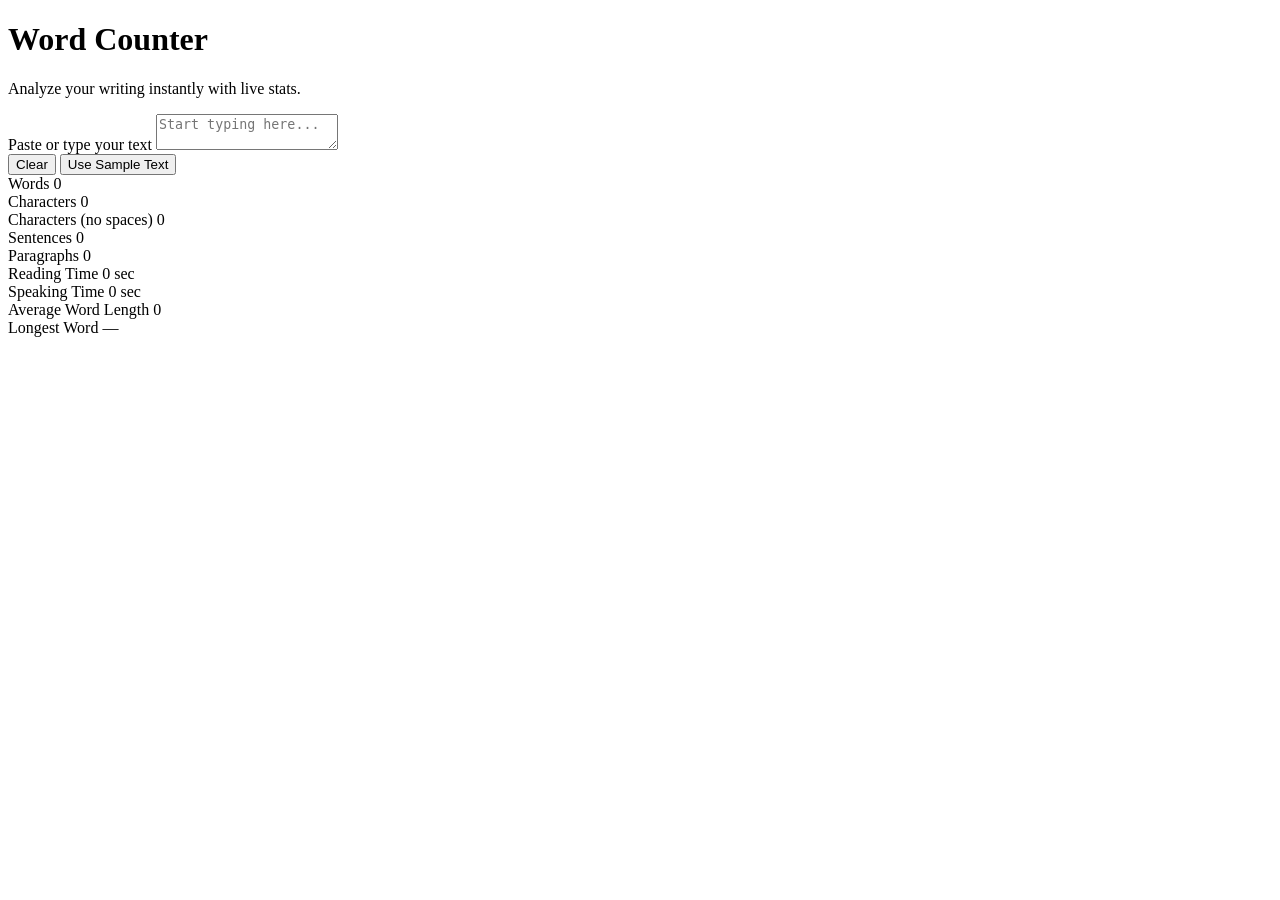
==== index.html @ 56709ec9 "Create index.html" ====
<!DOCTYPE html>
<html lang="en">
<head>
  <meta charset="UTF-8" />
  <meta name="viewport" content="width=device-width, initial-scale=1.0" />
  <title>Word Counter</title>
  <link rel="stylesheet" href="style.css" />
</head>
<body>
  <div class="app">
    <header class="hero">
      <h1>Word Counter</h1>
      <p>Analyze your writing instantly with live stats.</p>
    </header>

    <main class="tool">
      <section class="editor-card">
        <label for="textInput" class="label">Paste or type your text</label>
        <textarea
          id="textInput"
          placeholder="Start typing here..."
        ></textarea>

        <div class="actions">
          <button id="clearBtn">Clear</button>
          <button id="sampleBtn">Use Sample Text</button>
        </div>
      </section>

      <section class="stats-grid">
        <div class="stat-card">
          <span class="stat-label">Words</span>
          <span class="stat-value" id="wordCount">0</span>
        </div>

        <div class="stat-card">
          <span class="stat-label">Characters</span>
          <span class="stat-value" id="charCount">0</span>
        </div>

        <div class="stat-card">
          <span class="stat-label">Characters (no spaces)</span>
          <span class="stat-value" id="charNoSpaces">0</span>
        </div>

        <div class="stat-card">
          <span class="stat-label">Sentences</span>
          <span class="stat-value" id="sentenceCount">0</span>
        </div>

        <div class="stat-card">
          <span class="stat-label">Paragraphs</span>
          <span class="stat-value" id="paragraphCount">0</span>
        </div>

        <div class="stat-card">
          <span class="stat-label">Reading Time</span>
          <span class="stat-value" id="readingTime">0 sec</span>
        </div>

        <div class="stat-card">
          <span class="stat-label">Speaking Time</span>
          <span class="stat-value" id="speakingTime">0 sec</span>
        </div>

        <div class="stat-card">
          <span class="stat-label">Average Word Length</span>
          <span class="stat-value" id="avgWordLength">0</span>
        </div>

        <div class="stat-card full-width">
          <span class="stat-label">Longest Word</span>
          <span class="stat-value small" id="longestWord">—</span>
        </div>
      </section>
    </main>
  </div>

  <script src="script.js"></script>
</body>
</html>
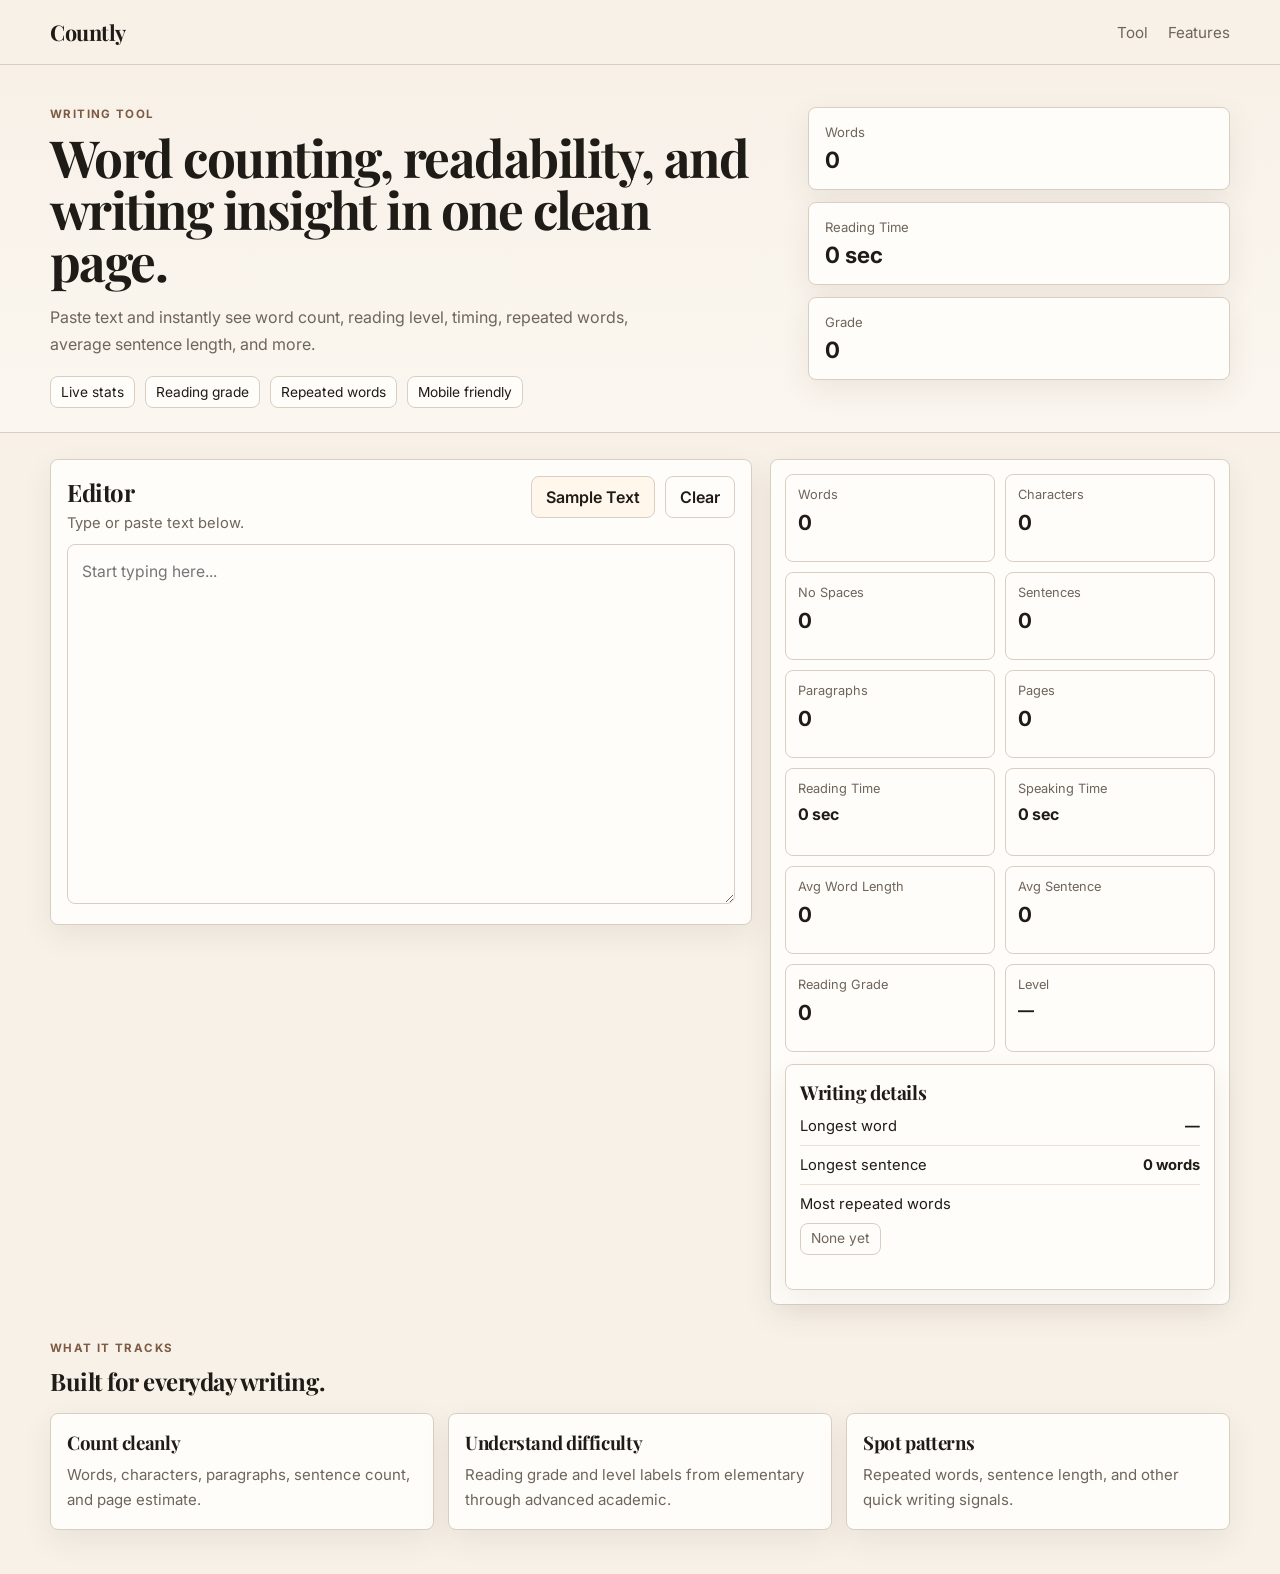
==== commit b868600a: "Update index.html" ====
--- a/index.html
+++ b/index.html
@@ -3,78 +3,185 @@
 <head>
   <meta charset="UTF-8" />
   <meta name="viewport" content="width=device-width, initial-scale=1.0" />
-  <title>Word Counter</title>
+  <title>Countly Text | Clean Writing Stats</title>
+  <meta
+    name="description"
+    content="A clean word counter with reading time, speaking time, grade level, repeated words, and readability stats."
+  />
+  <link rel="preconnect" href="https://fonts.googleapis.com" />
+  <link rel="preconnect" href="https://fonts.gstatic.com" crossorigin />
+  <link
+    href="https://fonts.googleapis.com/css2?family=Inter:wght@400;500;600;700&family=Playfair+Display:wght@600;700&display=swap"
+    rel="stylesheet"
+  />
   <link rel="stylesheet" href="style.css" />
 </head>
 <body>
-  <div class="app">
-    <header class="hero">
-      <h1>Word Counter</h1>
-      <p>Analyze your writing instantly with live stats.</p>
-    </header>
+  <header class="site-header">
+    <div class="container nav">
+      <div class="brand">Countly</div>
+      <nav class="nav-links">
+        <a href="#tool">Tool</a>
+        <a href="#features">Features</a>
+      </nav>
+    </div>
+  </header>
 
-    <main class="tool">
-      <section class="editor-card">
-        <label for="textInput" class="label">Paste or type your text</label>
-        <textarea
-          id="textInput"
-          placeholder="Start typing here..."
-        ></textarea>
+  <main>
+    <section class="hero">
+      <div class="container hero-grid">
+        <div class="hero-copy">
+          <p class="eyebrow">Writing tool</p>
+          <h1>Word counting, readability, and writing insight in one clean page.</h1>
+          <p class="hero-text">
+            Paste text and instantly see word count, reading level, timing, repeated words,
+            average sentence length, and more.
+          </p>
 
-        <div class="actions">
-          <button id="clearBtn">Clear</button>
-          <button id="sampleBtn">Use Sample Text</button>
-        </div>
-      </section>
-
-      <section class="stats-grid">
-        <div class="stat-card">
-          <span class="stat-label">Words</span>
-          <span class="stat-value" id="wordCount">0</span>
+          <div class="hero-pills">
+            <span>Live stats</span>
+            <span>Reading grade</span>
+            <span>Repeated words</span>
+            <span>Mobile friendly</span>
+          </div>
         </div>
 
-        <div class="stat-card">
-          <span class="stat-label">Characters</span>
-          <span class="stat-value" id="charCount">0</span>
+        <div class="hero-card">
+          <div class="mini-stat">
+            <span>Words</span>
+            <strong id="heroWords">0</strong>
+          </div>
+          <div class="mini-stat">
+            <span>Reading Time</span>
+            <strong id="heroReading">0 sec</strong>
+          </div>
+          <div class="mini-stat">
+            <span>Grade</span>
+            <strong id="heroGrade">0</strong>
+          </div>
+        </div>
+      </div>
+    </section>
+
+    <section id="tool" class="tool-section">
+      <div class="container tool-layout">
+        <section class="editor-panel">
+          <div class="panel-top">
+            <div>
+              <h2>Editor</h2>
+              <p>Type or paste text below.</p>
+            </div>
+
+            <div class="editor-actions">
+              <button id="sampleBtn" type="button">Sample Text</button>
+              <button id="clearBtn" type="button" class="ghost">Clear</button>
+            </div>
+          </div>
+
+          <textarea
+            id="textInput"
+            placeholder="Start typing here..."
+            aria-label="Text input"
+          ></textarea>
+        </section>
+
+        <aside class="stats-panel">
+          <div class="stats-grid">
+            <div class="stat-card">
+              <span class="label">Words</span>
+              <span class="value" id="wordCount">0</span>
+            </div>
+            <div class="stat-card">
+              <span class="label">Characters</span>
+              <span class="value" id="charCount">0</span>
+            </div>
+            <div class="stat-card">
+              <span class="label">No Spaces</span>
+              <span class="value" id="charNoSpaces">0</span>
+            </div>
+            <div class="stat-card">
+              <span class="label">Sentences</span>
+              <span class="value" id="sentenceCount">0</span>
+            </div>
+            <div class="stat-card">
+              <span class="label">Paragraphs</span>
+              <span class="value" id="paragraphCount">0</span>
+            </div>
+            <div class="stat-card">
+              <span class="label">Pages</span>
+              <span class="value" id="pageCount">0</span>
+            </div>
+            <div class="stat-card">
+              <span class="label">Reading Time</span>
+              <span class="value small" id="readingTime">0 sec</span>
+            </div>
+            <div class="stat-card">
+              <span class="label">Speaking Time</span>
+              <span class="value small" id="speakingTime">0 sec</span>
+            </div>
+            <div class="stat-card">
+              <span class="label">Avg Word Length</span>
+              <span class="value" id="avgWordLength">0</span>
+            </div>
+            <div class="stat-card">
+              <span class="label">Avg Sentence</span>
+              <span class="value" id="avgSentenceLength">0</span>
+            </div>
+            <div class="stat-card">
+              <span class="label">Reading Grade</span>
+              <span class="value" id="readingGrade">0</span>
+            </div>
+            <div class="stat-card">
+              <span class="label">Level</span>
+              <span class="value small" id="difficultyLevel">—</span>
+            </div>
+          </div>
+
+          <div class="detail-box">
+            <h3>Writing details</h3>
+            <div class="detail-row">
+              <span>Longest word</span>
+              <strong id="longestWord">—</strong>
+            </div>
+            <div class="detail-row">
+              <span>Longest sentence</span>
+              <strong id="longestSentenceWords">0 words</strong>
+            </div>
+            <div class="detail-row multi">
+              <span>Most repeated words</span>
+              <div id="repeatedWords" class="chips">
+                <span class="chip muted">None yet</span>
+              </div>
+            </div>
+          </div>
+        </aside>
+      </div>
+    </section>
+
+    <section id="features" class="features">
+      <div class="container">
+        <div class="section-heading">
+          <p class="eyebrow">What it tracks</p>
+          <h2>Built for everyday writing.</h2>
         </div>
 
-        <div class="stat-card">
-          <span class="stat-label">Characters (no spaces)</span>
-          <span class="stat-value" id="charNoSpaces">0</span>
+        <div class="feature-grid">
+          <article class="feature-card">
+            <h3>Count cleanly</h3>
+            <p>Words, characters, paragraphs, sentence count, and page estimate.</p>
+          </article>
+          <article class="feature-card">
+            <h3>Understand difficulty</h3>
+            <p>Reading grade and level labels from elementary through advanced academic.</p>
+          </article>
+          <article class="feature-card">
+            <h3>Spot patterns</h3>
+            <p>Repeated words, sentence length, and other quick writing signals.</p>
+          </article>
         </div>
-
-        <div class="stat-card">
-          <span class="stat-label">Sentences</span>
-          <span class="stat-value" id="sentenceCount">0</span>
-        </div>
-
-        <div class="stat-card">
-          <span class="stat-label">Paragraphs</span>
-          <span class="stat-value" id="paragraphCount">0</span>
-        </div>
-
-        <div class="stat-card">
-          <span class="stat-label">Reading Time</span>
-          <span class="stat-value" id="readingTime">0 sec</span>
-        </div>
-
-        <div class="stat-card">
-          <span class="stat-label">Speaking Time</span>
-          <span class="stat-value" id="speakingTime">0 sec</span>
-        </div>
-
-        <div class="stat-card">
-          <span class="stat-label">Average Word Length</span>
-          <span class="stat-value" id="avgWordLength">0</span>
-        </div>
-
-        <div class="stat-card full-width">
-          <span class="stat-label">Longest Word</span>
-          <span class="stat-value small" id="longestWord">—</span>
-        </div>
-      </section>
-    </main>
-  </div>
+      </div>
+    </section>
+  </main>
 
   <script src="script.js"></script>
 </body>
--- a/style.css
+++ b/style.css
@@ -0,0 +1,401 @@
+* {
+  box-sizing: border-box;
+}
+
+:root {
+  --bg: #f7f1e8;
+  --bg-soft: #fbf6ef;
+  --panel: #fffdf9;
+  --border: #d8cfc2;
+  --text: #1f1c17;
+  --muted: #6e655b;
+  --accent: #7c5a43;
+  --accent-soft: #efe3d4;
+  --shadow: 0 10px 30px rgba(73, 54, 37, 0.08);
+  --square: 8px;
+}
+
+html {
+  scroll-behavior: smooth;
+}
+
+body {
+  margin: 0;
+  background: var(--bg);
+  color: var(--text);
+  font-family: "Inter", sans-serif;
+}
+
+a {
+  color: inherit;
+  text-decoration: none;
+}
+
+.container {
+  width: min(1180px, calc(100% - 32px));
+  margin: 0 auto;
+}
+
+.site-header {
+  background: var(--bg);
+  border-bottom: 1px solid var(--border);
+}
+
+.nav {
+  min-height: 64px;
+  display: flex;
+  align-items: center;
+  justify-content: space-between;
+}
+
+.brand {
+  font-family: "Playfair Display", serif;
+  font-size: 1.35rem;
+  font-weight: 700;
+  letter-spacing: -0.02em;
+}
+
+.nav-links {
+  display: flex;
+  gap: 20px;
+  color: var(--muted);
+  font-size: 0.95rem;
+}
+
+.hero {
+  padding: 42px 0 24px;
+  background: linear-gradient(to bottom, var(--bg), var(--bg-soft));
+  border-bottom: 1px solid var(--border);
+}
+
+.hero-grid {
+  display: grid;
+  grid-template-columns: 1.4fr 0.8fr;
+  gap: 20px;
+  align-items: start;
+}
+
+.eyebrow {
+  margin: 0 0 10px;
+  color: var(--accent);
+  text-transform: uppercase;
+  letter-spacing: 0.12em;
+  font-size: 0.72rem;
+  font-weight: 700;
+}
+
+.hero-copy h1 {
+  margin: 0;
+  font-family: "Playfair Display", serif;
+  font-size: clamp(2rem, 4vw, 3.3rem);
+  line-height: 1.02;
+  letter-spacing: -0.03em;
+  max-width: 700px;
+}
+
+.hero-text {
+  margin: 16px 0 0;
+  max-width: 620px;
+  color: var(--muted);
+  font-size: 1rem;
+  line-height: 1.7;
+}
+
+.hero-pills {
+  display: flex;
+  flex-wrap: wrap;
+  gap: 10px;
+  margin-top: 18px;
+}
+
+.hero-pills span,
+.chip {
+  display: inline-flex;
+  align-items: center;
+  min-height: 32px;
+  padding: 6px 10px;
+  border: 1px solid var(--border);
+  background: var(--panel);
+  border-radius: var(--square);
+  font-size: 0.86rem;
+}
+
+.hero-card {
+  display: grid;
+  gap: 12px;
+}
+
+.mini-stat {
+  background: var(--panel);
+  border: 1px solid var(--border);
+  border-radius: var(--square);
+  box-shadow: var(--shadow);
+  padding: 16px;
+}
+
+.mini-stat span {
+  display: block;
+  color: var(--muted);
+  font-size: 0.82rem;
+  margin-bottom: 6px;
+}
+
+.mini-stat strong {
+  font-size: 1.4rem;
+  font-weight: 700;
+}
+
+.tool-section {
+  padding: 26px 0;
+}
+
+.tool-layout {
+  display: grid;
+  grid-template-columns: 1.45fr 0.95fr;
+  gap: 18px;
+  align-items: start;
+}
+
+.editor-panel,
+.stats-panel,
+.feature-card,
+.detail-box {
+  background: var(--panel);
+  border: 1px solid var(--border);
+  border-radius: var(--square);
+  box-shadow: var(--shadow);
+}
+
+.editor-panel {
+  padding: 16px;
+}
+
+.panel-top {
+  display: flex;
+  justify-content: space-between;
+  align-items: flex-start;
+  gap: 14px;
+  margin-bottom: 12px;
+}
+
+.panel-top h2,
+.section-heading h2,
+.detail-box h3,
+.feature-card h3 {
+  margin: 0;
+  font-family: "Playfair Display", serif;
+  letter-spacing: -0.02em;
+}
+
+.panel-top p {
+  margin: 6px 0 0;
+  color: var(--muted);
+  font-size: 0.92rem;
+}
+
+.editor-actions {
+  display: flex;
+  gap: 10px;
+  flex-wrap: wrap;
+}
+
+button {
+  border: 1px solid var(--border);
+  background: #fff7ec;
+  color: var(--text);
+  border-radius: var(--square);
+  padding: 10px 14px;
+  font: inherit;
+  font-weight: 600;
+  cursor: pointer;
+}
+
+button.ghost {
+  background: var(--panel);
+}
+
+button:hover {
+  background: var(--accent-soft);
+}
+
+textarea {
+  width: 100%;
+  min-height: 360px;
+  resize: vertical;
+  border: 1px solid var(--border);
+  border-radius: var(--square);
+  background: #fffdfa;
+  color: var(--text);
+  padding: 14px;
+  font: inherit;
+  font-size: 0.98rem;
+  line-height: 1.7;
+  outline: none;
+}
+
+textarea:focus {
+  border-color: var(--accent);
+}
+
+.stats-panel {
+  padding: 14px;
+}
+
+.stats-grid {
+  display: grid;
+  grid-template-columns: repeat(2, minmax(0, 1fr));
+  gap: 10px;
+}
+
+.stat-card {
+  border: 1px solid var(--border);
+  background: #fffdfa;
+  border-radius: var(--square);
+  padding: 12px;
+  min-height: 88px;
+}
+
+.label {
+  display: block;
+  color: var(--muted);
+  font-size: 0.8rem;
+  margin-bottom: 8px;
+}
+
+.value {
+  font-size: 1.3rem;
+  font-weight: 700;
+  letter-spacing: -0.02em;
+}
+
+.value.small {
+  font-size: 1rem;
+}
+
+.detail-box {
+  margin-top: 12px;
+  padding: 14px;
+}
+
+.detail-box h3 {
+  font-size: 1.2rem;
+  margin-bottom: 12px;
+}
+
+.detail-row {
+  display: flex;
+  justify-content: space-between;
+  gap: 14px;
+  padding: 10px 0;
+  border-top: 1px solid #ece1d4;
+  font-size: 0.92rem;
+}
+
+.detail-row:first-of-type {
+  border-top: none;
+  padding-top: 0;
+}
+
+.detail-row.multi {
+  display: block;
+}
+
+.detail-row.multi span {
+  display: block;
+  margin-bottom: 10px;
+}
+
+.chips {
+  display: flex;
+  flex-wrap: wrap;
+  gap: 8px;
+}
+
+.chip.muted {
+  color: var(--muted);
+}
+
+.features {
+  padding: 10px 0 44px;
+}
+
+.section-heading {
+  margin-bottom: 16px;
+}
+
+.feature-grid {
+  display: grid;
+  grid-template-columns: repeat(3, minmax(0, 1fr));
+  gap: 14px;
+}
+
+.feature-card {
+  padding: 16px;
+}
+
+.feature-card p {
+  margin: 8px 0 0;
+  color: var(--muted);
+  line-height: 1.65;
+  font-size: 0.94rem;
+}
+
+@media (max-width: 980px) {
+  .hero-grid,
+  .tool-layout,
+  .feature-grid {
+    grid-template-columns: 1fr;
+  }
+
+  .hero-card {
+    grid-template-columns: repeat(3, minmax(0, 1fr));
+  }
+
+  textarea {
+    min-height: 300px;
+  }
+}
+
+@media (max-width: 640px) {
+  .container {
+    width: min(100% - 20px, 1180px);
+  }
+
+  .nav {
+    min-height: 58px;
+  }
+
+  .nav-links {
+    gap: 14px;
+    font-size: 0.88rem;
+  }
+
+  .hero {
+    padding-top: 28px;
+  }
+
+  .hero-card,
+  .stats-grid {
+    grid-template-columns: 1fr;
+  }
+
+  .panel-top {
+    flex-direction: column;
+  }
+
+  .editor-actions {
+    width: 100%;
+  }
+
+  .editor-actions button {
+    flex: 1 1 auto;
+  }
+
+  textarea {
+    min-height: 240px;
+  }
+
+  .value {
+    font-size: 1.2rem;
+  }
+}
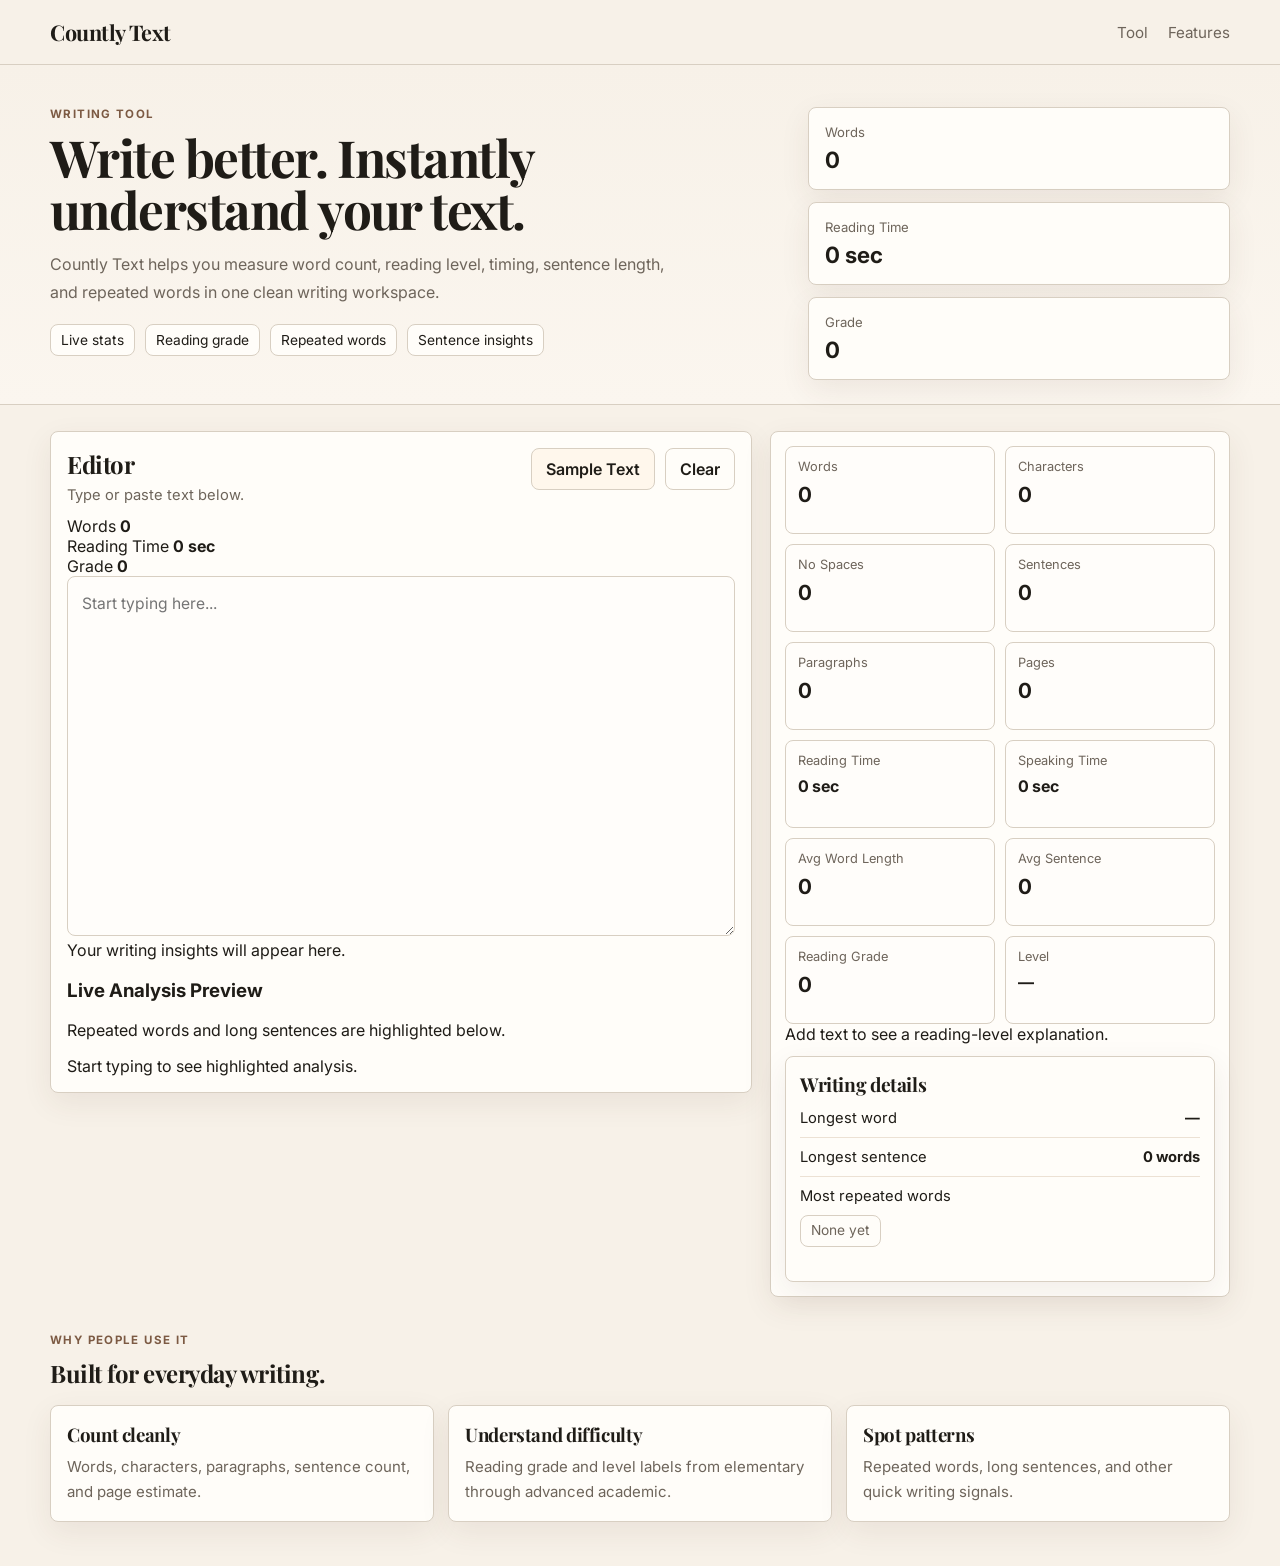
==== commit 537b41d5: "Update index.html" ====
--- a/index.html
+++ b/index.html
@@ -19,7 +19,7 @@
 <body>
   <header class="site-header">
     <div class="container nav">
-      <div class="brand">Countly</div>
+      <div class="brand">Countly Text</div>
       <nav class="nav-links">
         <a href="#tool">Tool</a>
         <a href="#features">Features</a>
@@ -32,17 +32,17 @@
       <div class="container hero-grid">
         <div class="hero-copy">
           <p class="eyebrow">Writing tool</p>
-          <h1>Word counting, readability, and writing insight in one clean page.</h1>
+          <h1>Write better. Instantly understand your text.</h1>
           <p class="hero-text">
-            Paste text and instantly see word count, reading level, timing, repeated words,
-            average sentence length, and more.
+            Countly Text helps you measure word count, reading level, timing, sentence length,
+            and repeated words in one clean writing workspace.
           </p>
 
           <div class="hero-pills">
             <span>Live stats</span>
             <span>Reading grade</span>
             <span>Repeated words</span>
-            <span>Mobile friendly</span>
+            <span>Sentence insights</span>
           </div>
         </div>
 
@@ -78,11 +78,40 @@
             </div>
           </div>
 
+          <div class="quick-stats">
+            <div class="quick-stat">
+              <span>Words</span>
+              <strong id="quickWords">0</strong>
+            </div>
+            <div class="quick-stat">
+              <span>Reading Time</span>
+              <strong id="quickReading">0 sec</strong>
+            </div>
+            <div class="quick-stat">
+              <span>Grade</span>
+              <strong id="quickGrade">0</strong>
+            </div>
+          </div>
+
           <textarea
             id="textInput"
             placeholder="Start typing here..."
             aria-label="Text input"
           ></textarea>
+
+          <div id="feedbackLine" class="feedback-line">
+            Your writing insights will appear here.
+          </div>
+
+          <div class="analysis-preview-wrap">
+            <div class="analysis-preview-head">
+              <h3>Live Analysis Preview</h3>
+              <p>Repeated words and long sentences are highlighted below.</p>
+            </div>
+            <div id="analysisPreview" class="analysis-preview">
+              Start typing to see highlighted analysis.
+            </div>
+          </div>
         </section>
 
         <aside class="stats-panel">
@@ -135,6 +164,10 @@
               <span class="label">Level</span>
               <span class="value small" id="difficultyLevel">—</span>
             </div>
+          </div>
+
+          <div class="grade-note" id="gradeExplanation">
+            Add text to see a reading-level explanation.
           </div>
 
           <div class="detail-box">
@@ -161,7 +194,7 @@
     <section id="features" class="features">
       <div class="container">
         <div class="section-heading">
-          <p class="eyebrow">What it tracks</p>
+          <p class="eyebrow">Why people use it</p>
           <h2>Built for everyday writing.</h2>
         </div>
 
@@ -176,7 +209,7 @@
           </article>
           <article class="feature-card">
             <h3>Spot patterns</h3>
-            <p>Repeated words, sentence length, and other quick writing signals.</p>
+            <p>Repeated words, long sentences, and other quick writing signals.</p>
           </article>
         </div>
       </div>
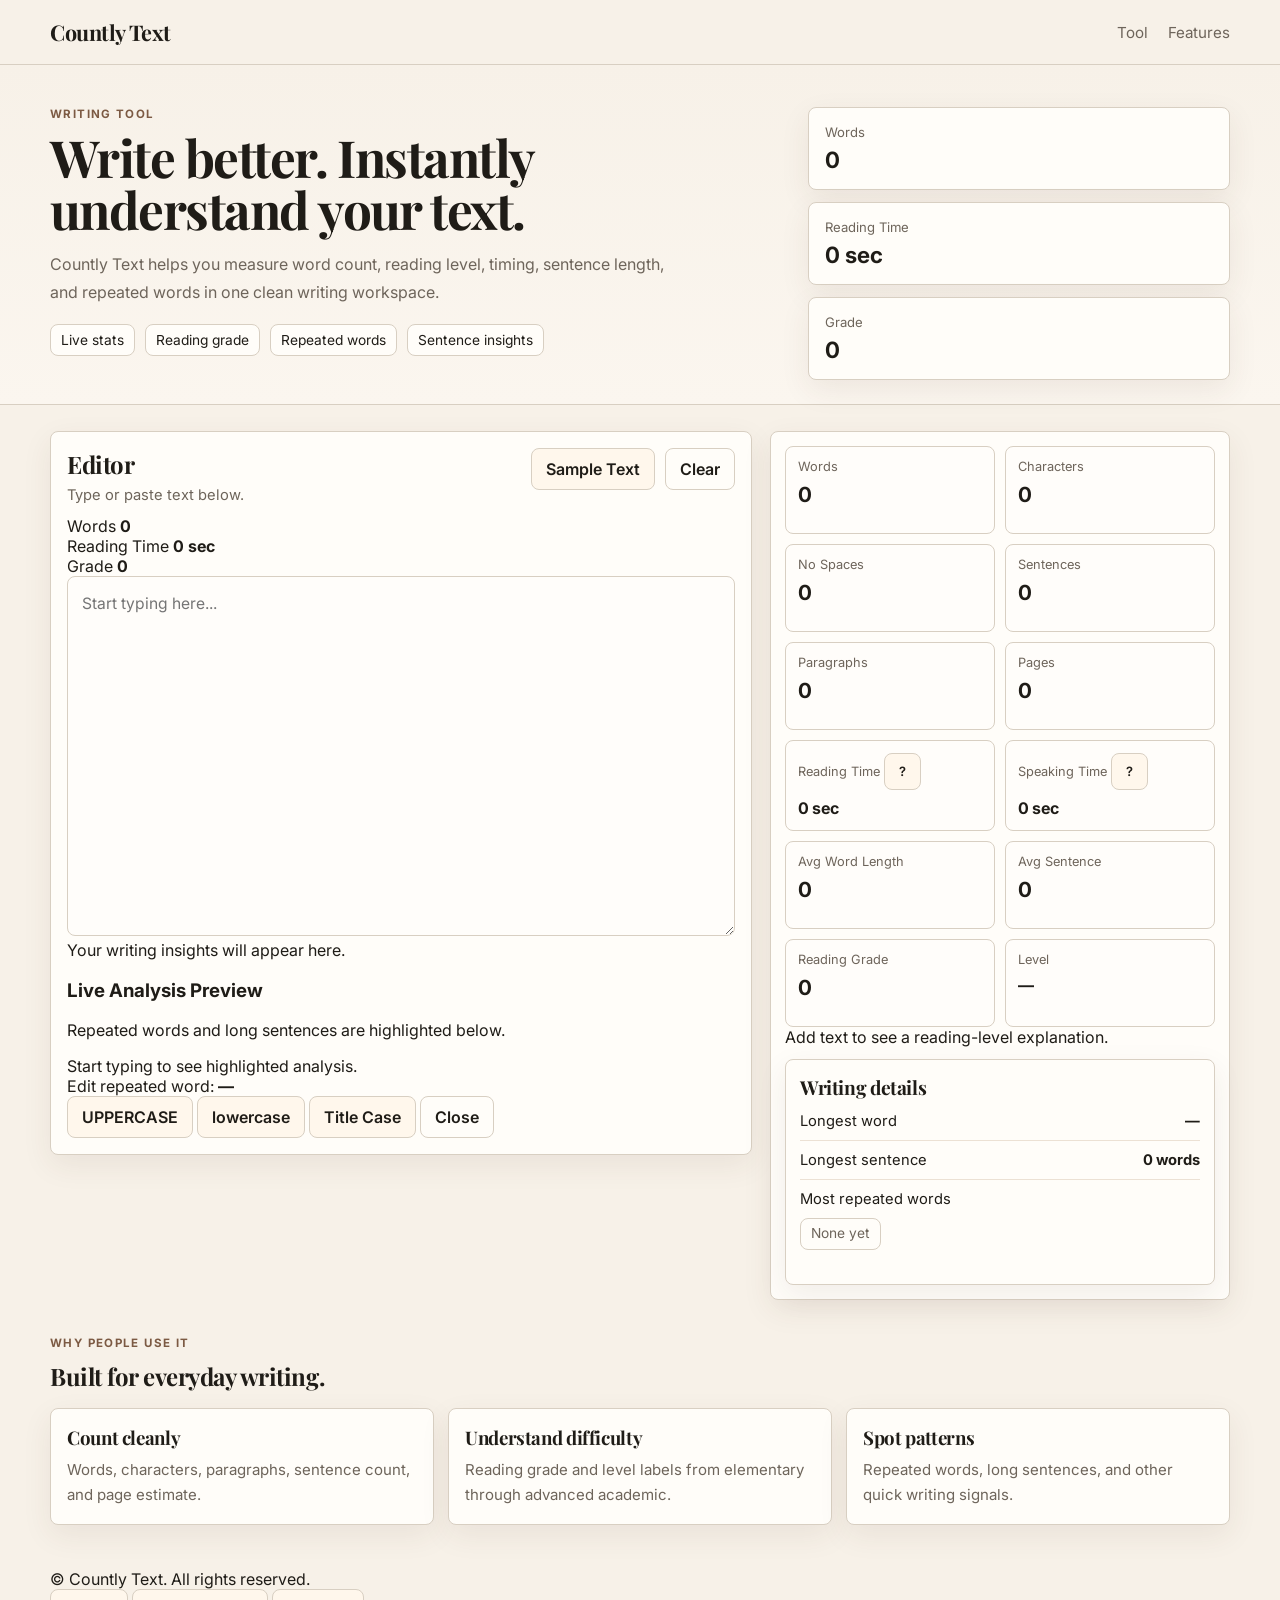
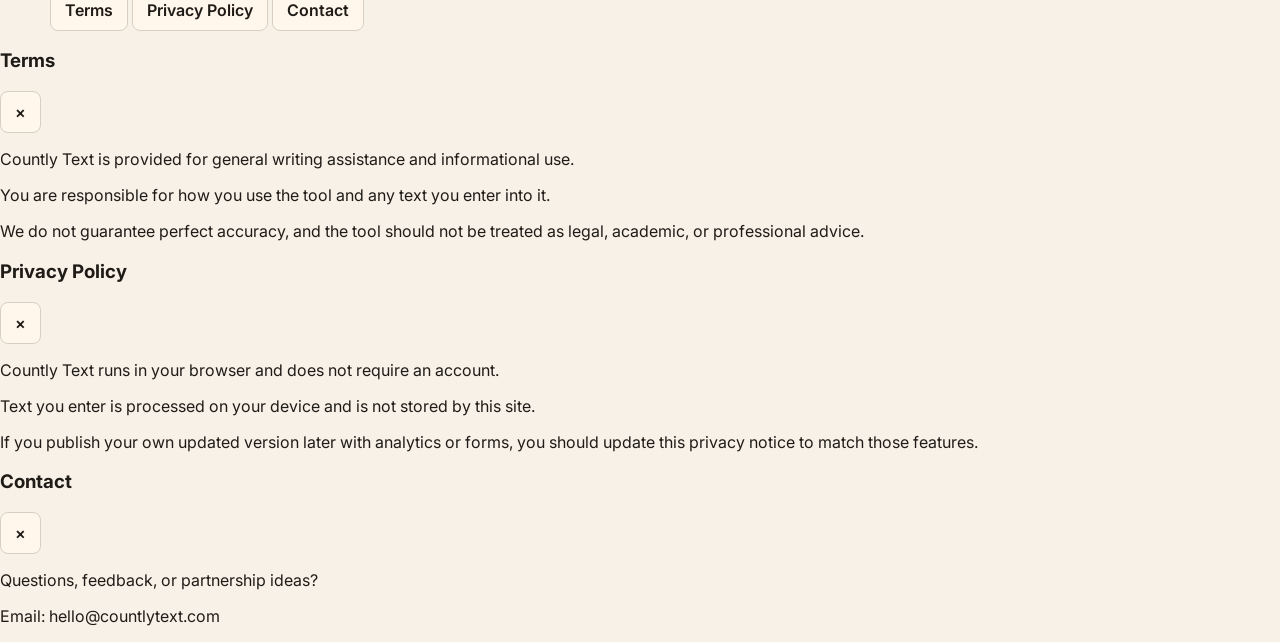
==== commit dcc9785b: "Update index.html" ====
--- a/index.html
+++ b/index.html
@@ -111,6 +111,18 @@
             <div id="analysisPreview" class="analysis-preview">
               Start typing to see highlighted analysis.
             </div>
+
+            <div id="wordCaseMenu" class="word-case-menu hidden" aria-hidden="true">
+              <div class="word-case-title">
+                Edit repeated word: <strong id="wordCaseTarget">—</strong>
+              </div>
+              <div class="word-case-actions">
+                <button type="button" id="toUpperBtn">UPPERCASE</button>
+                <button type="button" id="toLowerBtn">lowercase</button>
+                <button type="button" id="toTitleBtn">Title Case</button>
+                <button type="button" id="closeCaseMenuBtn" class="ghost">Close</button>
+              </div>
+            </div>
           </div>
         </section>
 
@@ -141,11 +153,27 @@
               <span class="value" id="pageCount">0</span>
             </div>
             <div class="stat-card">
-              <span class="label">Reading Time</span>
+              <span class="label label-with-help">
+                Reading Time
+                <button
+                  type="button"
+                  class="help-trigger"
+                  aria-label="What is reading time?"
+                  data-tooltip="Estimated time to read this text silently at an average pace of about 200 words per minute."
+                >?</button>
+              </span>
               <span class="value small" id="readingTime">0 sec</span>
             </div>
             <div class="stat-card">
-              <span class="label">Speaking Time</span>
+              <span class="label label-with-help">
+                Speaking Time
+                <button
+                  type="button"
+                  class="help-trigger"
+                  aria-label="What is speaking time?"
+                  data-tooltip="Estimated time to speak this text out loud at an average pace of about 130 words per minute."
+                >?</button>
+              </span>
               <span class="value small" id="speakingTime">0 sec</span>
             </div>
             <div class="stat-card">
@@ -216,6 +244,54 @@
     </section>
   </main>
 
+  <footer class="site-footer">
+    <div class="container footer-inner">
+      <div class="footer-left">© <span id="currentYear"></span> Countly Text. All rights reserved.</div>
+      <div class="footer-links">
+        <button type="button" class="footer-link" data-modal="termsModal">Terms</button>
+        <button type="button" class="footer-link" data-modal="privacyModal">Privacy Policy</button>
+        <button type="button" class="footer-link" data-modal="contactModal">Contact</button>
+      </div>
+    </div>
+  </footer>
+
+  <div id="modalOverlay" class="modal-overlay hidden" aria-hidden="true">
+    <div id="termsModal" class="modal-card hidden" role="dialog" aria-modal="true" aria-labelledby="termsTitle">
+      <div class="modal-head">
+        <h3 id="termsTitle">Terms</h3>
+        <button type="button" class="modal-close" data-close-modal>&times;</button>
+      </div>
+      <div class="modal-body">
+        <p>Countly Text is provided for general writing assistance and informational use.</p>
+        <p>You are responsible for how you use the tool and any text you enter into it.</p>
+        <p>We do not guarantee perfect accuracy, and the tool should not be treated as legal, academic, or professional advice.</p>
+      </div>
+    </div>
+
+    <div id="privacyModal" class="modal-card hidden" role="dialog" aria-modal="true" aria-labelledby="privacyTitle">
+      <div class="modal-head">
+        <h3 id="privacyTitle">Privacy Policy</h3>
+        <button type="button" class="modal-close" data-close-modal>&times;</button>
+      </div>
+      <div class="modal-body">
+        <p>Countly Text runs in your browser and does not require an account.</p>
+        <p>Text you enter is processed on your device and is not stored by this site.</p>
+        <p>If you publish your own updated version later with analytics or forms, you should update this privacy notice to match those features.</p>
+      </div>
+    </div>
+
+    <div id="contactModal" class="modal-card hidden" role="dialog" aria-modal="true" aria-labelledby="contactTitle">
+      <div class="modal-head">
+        <h3 id="contactTitle">Contact</h3>
+        <button type="button" class="modal-close" data-close-modal>&times;</button>
+      </div>
+      <div class="modal-body">
+        <p>Questions, feedback, or partnership ideas?</p>
+        <p>Email: <a href="mailto:hello@countlytext.com">hello@countlytext.com</a></p>
+      </div>
+    </div>
+  </div>
+
   <script src="script.js"></script>
 </body>
 </html>
